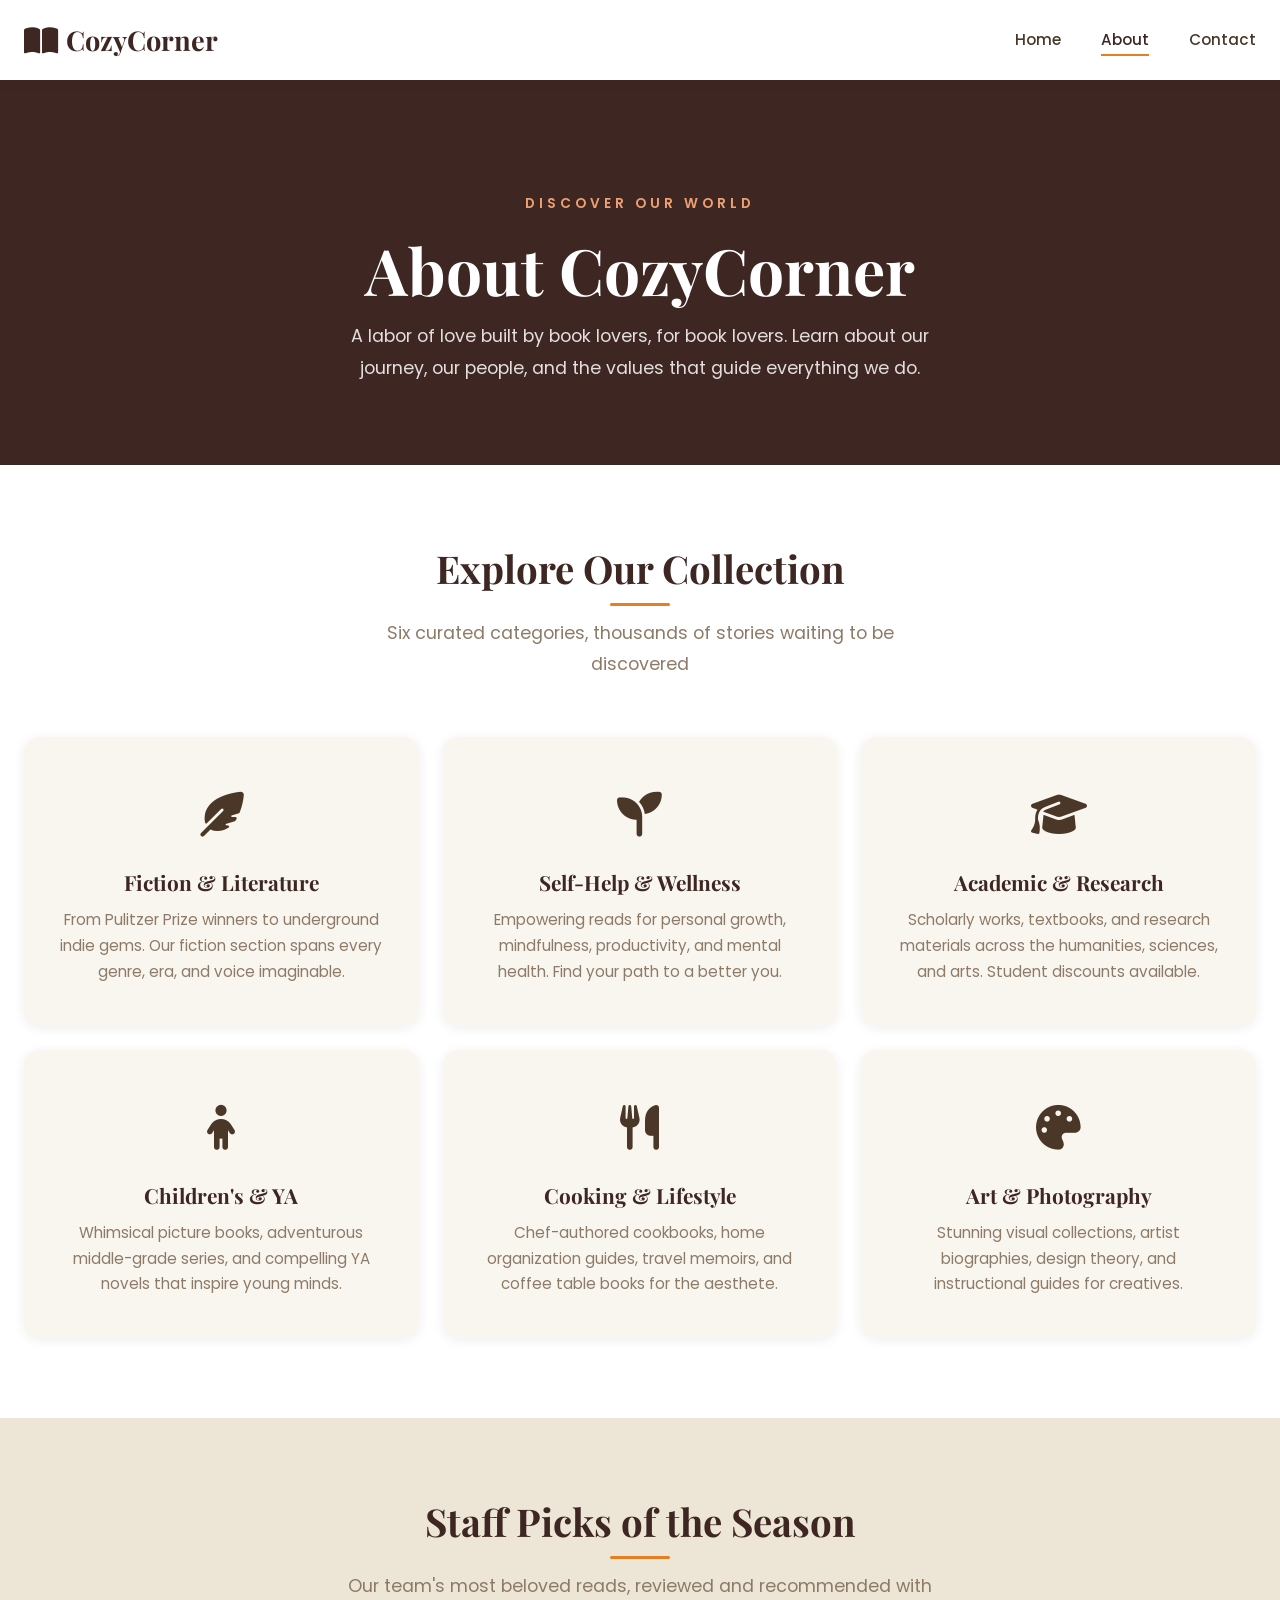
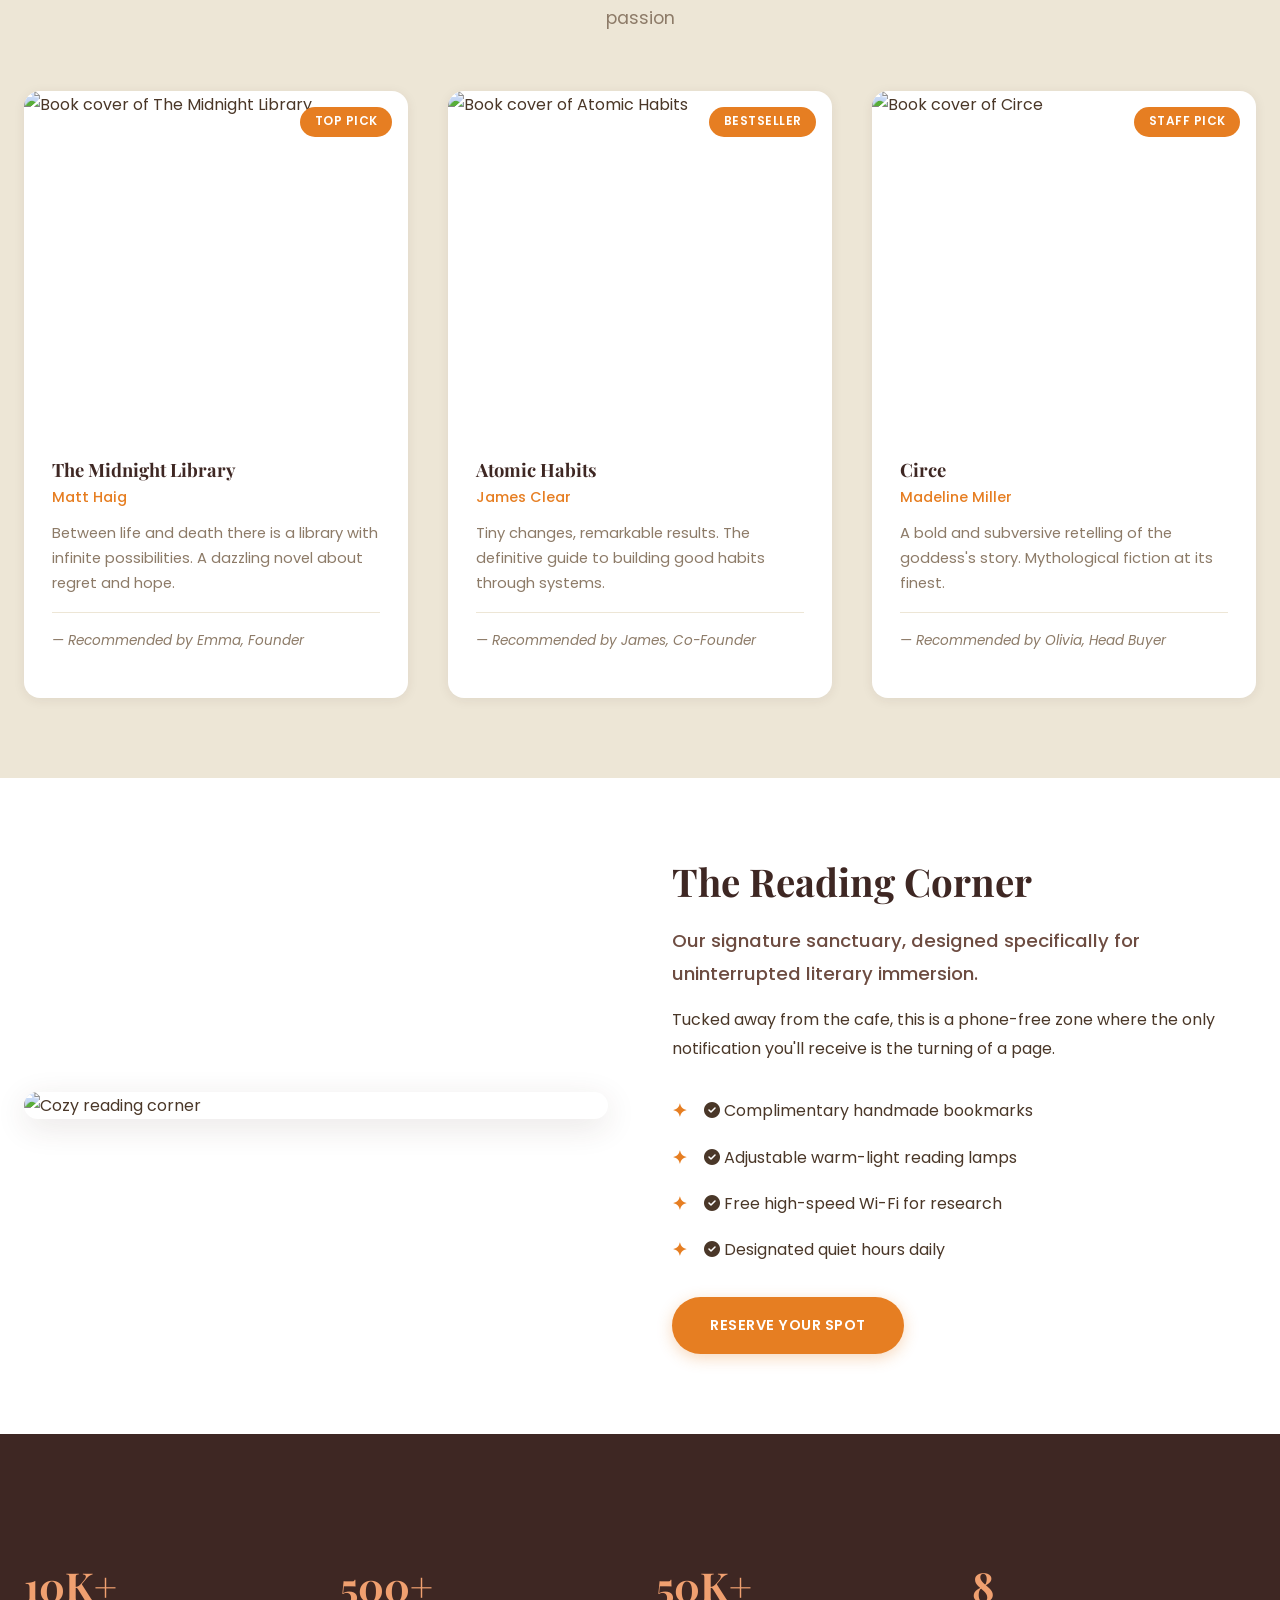
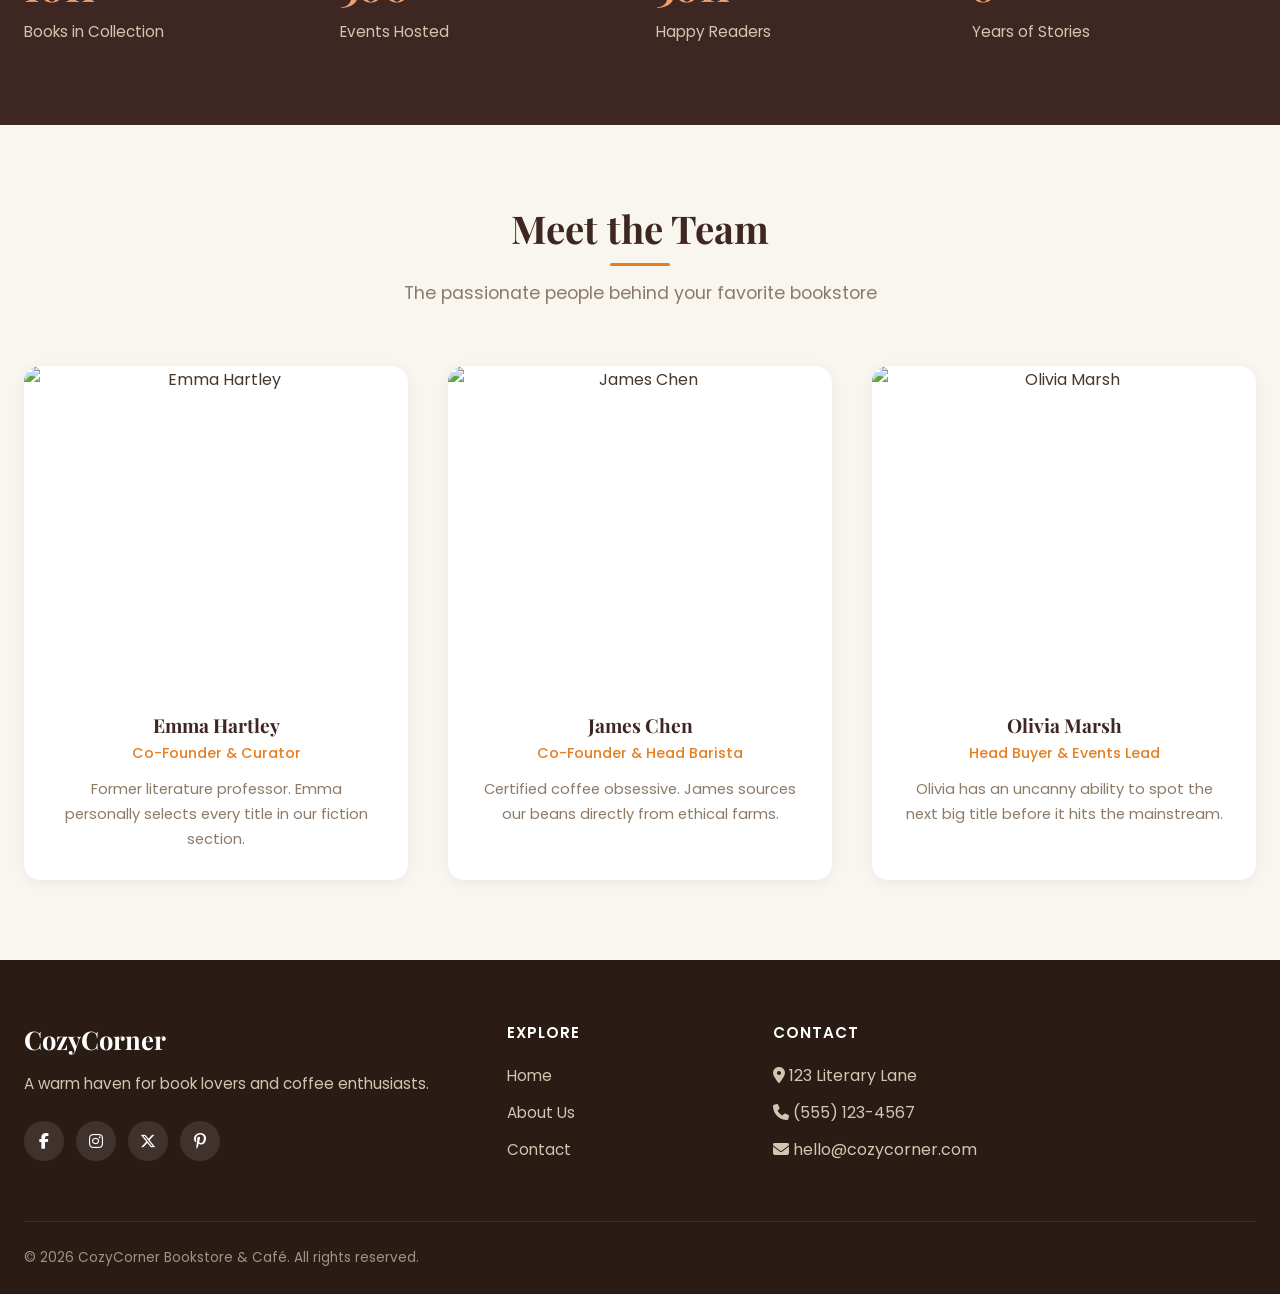
==== about.html @ 0bfb2562 "first commit" ====
<!DOCTYPE html>
<html lang="en">

<head>
    <meta charset="UTF-8">
    <meta name="viewport" content="width=device-width, initial-scale=1.0">
    <meta name="description"
        content="Learn about CozyCorner Bookstore & Café - our story, team, book categories, and reading spaces.">
    <title>About Us | CozyCorner Bookstore & Café</title>

    <link rel="preconnect" href="https://fonts.googleapis.com">
    <link rel="preconnect" href="https://fonts.gstatic.com" crossorigin>
    <link
        href="https://fonts.googleapis.com/css2?family=Playfair+Display:ital,wght@0,400;0,600;0,700;1,400&family=Poppins:wght@300;400;500;600&display=swap"
        rel="stylesheet">

    <link rel="stylesheet" href="https://cdnjs.cloudflare.com/ajax/libs/font-awesome/6.5.1/css/all.min.css">
    
    <link rel="stylesheet" href="style.css">
</head>

<body>

    <header class="header">
        <nav class="nav" aria-label="Main navigation">
            <a href="index.html" class="logo">
                <span class="logo-icon"><i class="fas fa-book-open"></i></span>
                CozyCorner
            </a>

            <ul class="nav-links">
                <li><a href="index.html">Home</a></li>
                <li><a href="about.html" class="active">About</a></li>
                <li><a href="contact.html">Contact</a></li>
            </ul>

            <button class="menu-toggle" aria-label="Toggle menu">
                <i class="fas fa-bars"></i>
            </button>
        </nav>
    </header>

    <main>
        <section class="page-header" aria-label="About CozyCorner">
            <div class="page-header-bg" role="img"
                aria-label="Warm library interior with leather chairs and stacked books"></div>
            <div class="container page-header-content">
                <p class="subtitle">Discover Our World</p>
                <h1>About CozyCorner</h1>
                <p>A labor of love built by book lovers, for book lovers. Learn about our journey, our people, and the
                    values that guide everything we do.</p>
            </div>
        </section>

        <section class="section-padding categories" aria-labelledby="categories-heading">
            <div class="container">
                <div class="section-header">
                    <h2 id="categories-heading">Explore Our Collection</h2>
                    <p>Six curated categories, thousands of stories waiting to be discovered</p>
                </div>

                <div class="categories-grid">
                    <article class="category-card">
                        <div class="category-icon" aria-hidden="true"><i class="fas fa-feather-alt"></i></div>
                        <h3>Fiction & Literature</h3>
                        <p>From Pulitzer Prize winners to underground indie gems. Our fiction section spans every genre,
                            era, and voice imaginable.</p>
                    </article>

                    <article class="category-card">
                        <div class="category-icon" aria-hidden="true"><i class="fas fa-seedling"></i></div>
                        <h3>Self-Help & Wellness</h3>
                        <p>Empowering reads for personal growth, mindfulness, productivity, and mental health. Find your
                            path to a better you.</p>
                    </article>

                    <article class="category-card">
                        <div class="category-icon" aria-hidden="true"><i class="fas fa-graduation-cap"></i></div>
                        <h3>Academic & Research</h3>
                        <p>Scholarly works, textbooks, and research materials across the humanities, sciences, and arts.
                            Student discounts available.</p>
                    </article>

                    <article class="category-card">
                        <div class="category-icon" aria-hidden="true"><i class="fas fa-child"></i></div>
                        <h3>Children's & YA</h3>
                        <p>Whimsical picture books, adventurous middle-grade series, and compelling YA novels that
                            inspire young minds.</p>
                    </article>

                    <article class="category-card">
                        <div class="category-icon" aria-hidden="true"><i class="fas fa-utensils"></i></div>
                        <h3>Cooking & Lifestyle</h3>
                        <p>Chef-authored cookbooks, home organization guides, travel memoirs, and coffee table books for
                            the aesthete.</p>
                    </article>

                    <article class="category-card">
                        <div class="category-icon" aria-hidden="true"><i class="fas fa-palette"></i></div>
                        <h3>Art & Photography</h3>
                        <p>Stunning visual collections, artist biographies, design theory, and instructional guides for
                            creatives.</p>
                    </article>
                </div>
            </div>
        </section>

        <section class="section-padding staff-picks" aria-labelledby="picks-heading">
            <div class="container">
                <div class="section-header">
                    <h2 id="picks-heading">Staff Picks of the Season</h2>
                    <p>Our team's most beloved reads, reviewed and recommended with passion</p>
                </div>

                <div class="staff-grid">
                    <article class="staff-card">
                        <div class="staff-cover">
                            <img src="https://images.unsplash.com/photo-1544947950-fa07a98d237f?w=400&q=80"
                                alt="Book cover of The Midnight Library">
                            <span class="staff-badge">Top Pick</span>
                        </div>
                        <div class="staff-info">
                            <h3>The Midnight Library</h3>
                            <span class="staff-author">Matt Haig</span>
                            <p class="staff-desc">Between life and death there is a library with infinite possibilities.
                                A dazzling novel about regret and hope.</p>
                            <p class="staff-picker">— Recommended by Emma, Founder</p>
                        </div>
                    </article>

                    <article class="staff-card">
                        <div class="staff-cover">
                            <img src="https://images.unsplash.com/photo-1512820790803-83ca734da794?w=400&q=80"
                                alt="Book cover of Atomic Habits">
                            <span class="staff-badge">Bestseller</span>
                        </div>
                        <div class="staff-info">
                            <h3>Atomic Habits</h3>
                            <span class="staff-author">James Clear</span>
                            <p class="staff-desc">Tiny changes, remarkable results. The definitive guide to building good 
                                habits through systems.</p>
                            <p class="staff-picker">— Recommended by James, Co-Founder</p>
                        </div>
                    </article>

                    <article class="staff-card">
                        <div class="staff-cover">
                            <img src="https://images.unsplash.com/photo-1543002588-bfa74002ed7e?w=400&q=80"
                                alt="Book cover of Circe">
                            <span class="staff-badge">Staff Pick</span>
                        </div>
                        <div class="staff-info">
                            <h3>Circe</h3>
                            <span class="staff-author">Madeline Miller</span>
                            <p class="staff-desc">A bold and subversive retelling of the goddess's story. Mythological 
                                fiction at its finest.</p>
                            <p class="staff-picker">— Recommended by Olivia, Head Buyer</p>
                        </div>
                    </article>
                </div>
            </div>
        </section>

        <section class="section-padding reading-corner" aria-labelledby="reading-heading">
            <div class="container reading-content">
                <div class="reading-image">
                    <img src="https://images.unsplash.com/photo-1519681393784-d120267933ba?w=800&q=80"
                        alt="Cozy reading corner">
                </div>

                <div class="reading-text">
                    <h2 id="reading-heading">The Reading Corner</h2>
                    <p class="lead">Our signature sanctuary, designed specifically for uninterrupted literary immersion.</p>
                    <p>Tucked away from the cafe, this is a phone-free zone where the only notification you'll receive is the turning of a page.</p>

                    <ul class="reading-features">
                        <li><i class="fas fa-check-circle"></i> Complimentary handmade bookmarks</li>
                        <li><i class="fas fa-check-circle"></i> Adjustable warm-light reading lamps</li>
                        <li><i class="fas fa-check-circle"></i> Free high-speed Wi-Fi for research</li>
                        <li><i class="fas fa-check-circle"></i> Designated quiet hours daily</li>
                    </ul>

                    <a href="contact.html" class="btn btn-primary" style="margin-top: 1.5rem;">Reserve Your Spot</a>
                </div>
            </div>
        </section>

        <section class="section-padding our-story">
            <div class="container">
                <div class="story-stats">
                    <div class="stat-item">
                        <h3>10K+</h3>
                        <p>Books in Collection</p>
                    </div>
                    <div class="stat-item">
                        <h3>500+</h3>
                        <p>Events Hosted</p>
                    </div>
                    <div class="stat-item">
                        <h3>50K+</h3>
                        <p>Happy Readers</p>
                    </div>
                    <div class="stat-item">
                        <h3>8</h3>
                        <p>Years of Stories</p>
                    </div>
                </div>
            </div>
        </section>

        <section class="section-padding team" aria-labelledby="team-heading">
            <div class="container">
                <div class="section-header">
                    <h2 id="team-heading">Meet the Team</h2>
                    <p>The passionate people behind your favorite bookstore</p>
                </div>

                <div class="team-grid">
                    <article class="team-card">
                        <div class="team-photo">
                            <img src="https://images.unsplash.com/photo-1573496359142-b8d87734a5a2?w=400&q=80" alt="Emma Hartley">
                        </div>
                        <div class="team-info">
                            <h3>Emma Hartley</h3>
                            <span class="team-role">Co-Founder & Curator</span>
                            <p>Former literature professor. Emma personally selects every title in our fiction section.</p>
                        </div>
                    </article>

                    <article class="team-card">
                        <div class="team-photo">
                            <img src="https://images.unsplash.com/photo-1472099645785-5658abf4ff4e?w=400&q=80" alt="James Chen">
                        </div>
                        <div class="team-info">
                            <h3>James Chen</h3>
                            <span class="team-role">Co-Founder & Head Barista</span>
                            <p>Certified coffee obsessive. James sources our beans directly from ethical farms.</p>
                        </div>
                    </article>

                    <article class="team-card">
                        <div class="team-photo">
                            <img src="https://images.unsplash.com/photo-1580489944761-15a19d654956?w=400&q=80" alt="Olivia Marsh">
                        </div>
                        <div class="team-info">
                            <h3>Olivia Marsh</h3>
                            <span class="team-role">Head Buyer & Events Lead</span>
                            <p>Olivia has an uncanny ability to spot the next big title before it hits the mainstream.</p>
                        </div>
                    </article>
                </div>
            </div>
        </section>
    </main>

    <footer class="footer">
        <div class="container">
            <div class="footer-content">
                <div class="footer-brand">
                    <h3>CozyCorner</h3>
                    <p>A warm haven for book lovers and coffee enthusiasts.</p>
                    <div class="social-links">
                        <a href="#" class="social-btn" aria-label="Facebook"><i class="fab fa-facebook-f"></i></a>
                        <a href="#" class="social-btn" aria-label="Instagram"><i class="fab fa-instagram"></i></a>
                        <a href="#" class="social-btn" aria-label="Twitter"><i class="fab fa-x-twitter"></i></a>
                        <a href="#" class="social-btn" aria-label="Pinterest"><i class="fab fa-pinterest-p"></i></a>
                    </div>
                </div>

                <div class="footer-links">
                    <h4>Explore</h4>
                    <ul>
                        <li><a href="index.html">Home</a></li>
                        <li><a href="about.html">About Us</a></li>
                        <li><a href="contact.html">Contact</a></li>
                    </ul>
                </div>

                <div class="footer-links">
                    <h4>Contact</h4>
                    <ul>
                        <li><i class="fas fa-map-marker-alt"></i> 123 Literary Lane</li>
                        <li><i class="fas fa-phone"></i> (555) 123-4567</li>
                        <li><i class="fas fa-envelope"></i> hello@cozycorner.com</li>
                    </ul>
                </div>
            </div>

            <div class="footer-bottom">
                <p>&copy; 2026 CozyCorner Bookstore & Café. All rights reserved.</p>
            </div>
        </div>
    </footer>

</body>

</html>
---- style.css ----
/* ============================================
       COZYCORNER - HOME PAGE STYLES
       ============================================ */

   /* CSS Variables */
   :root {
       --cream: #F9F6F0;
       --beige: #EDE6D6;
       --sand: #D4C5B0;
       --brown-light: #A1887F;
       --brown: #6D4C41;
       --brown-dark: #3E2723;
       --orange: #E67E22;
       --orange-soft: #F0A070;
       --white: #FFFFFF;
       --text: #4A3728;
       --text-light: #8D7B68;
       --font-heading: 'Playfair Display', Georgia, serif;
       --font-body: 'Poppins', 'Segoe UI', sans-serif;
       --radius-sm: 8px;
       --radius-md: 16px;
       --radius-lg: 24px;
       --shadow-sm: 0 2px 12px rgba(62, 39, 35, 0.08);
       --shadow-md: 0 8px 32px rgba(62, 39, 35, 0.12);
       --shadow-lg: 0 16px 56px rgba(62, 39, 35, 0.16);
       --transition: all 0.4s cubic-bezier(0.4, 0, 0.2, 1);
       --max-width: 1280px;
   }

   /* Reset & Base */
   *,
   *::before,
   *::after {
       margin: 0;
       padding: 0;
       box-sizing: border-box;
   }

   html {
       scroll-behavior: smooth;
       font-size: 16px;
   }

   body {
       font-family: var(--font-body);
       color: var(--text);
       background-color: var(--cream);
       line-height: 1.7;
       overflow-x: hidden;
   }

   img {
       max-width: 100%;
       display: block;
   }

   a {
       text-decoration: none;
       color: inherit;
       transition: var(--transition);
   }

   /* Typography */
   h1,
   h2,
   h3,
   h4 {
       font-family: var(--font-heading);
       font-weight: 700;
       line-height: 1.2;
       color: var(--brown-dark);
   }

   h1 {
       font-size: clamp(2.5rem, 5vw, 4.2rem);
   }

   h2 {
       font-size: clamp(1.8rem, 3vw, 2.6rem);
   }

   h3 {
       font-size: clamp(1.2rem, 2vw, 1.5rem);
   }

   p {
       margin-bottom: 1rem;
       color: var(--text);
   }

   /* Utilities */
   .container {
       max-width: var(--max-width);
       margin: 0 auto;
       padding: 0 1.5rem;
   }

   .section-padding {
       padding: 5rem 0;
   }

   .section-header {
       text-align: center;
       margin-bottom: 3.5rem;
   }

   .section-header h2 {
       margin-bottom: 0.75rem;
       position: relative;
       display: inline-block;
   }

   .section-header h2::after {
       content: '';
       display: block;
       width: 60px;
       height: 3px;
       background: var(--orange);
       margin: 0.75rem auto 0;
       border-radius: 2px;
   }

   .section-header p {
       color: var(--text-light);
       font-size: 1.1rem;
       max-width: 600px;
       margin: 0 auto;
   }

   /* Buttons */
   .btn {
       display: inline-block;
       padding: 1rem 2.4rem;
       border-radius: 50px;
       font-family: var(--font-body);
       font-weight: 600;
       font-size: 0.9rem;
       letter-spacing: 0.5px;
       text-transform: uppercase;
       transition: var(--transition);
       cursor: pointer;
       border: none;
   }

   .btn-primary {
       background: var(--orange);
       color: var(--white);
       box-shadow: 0 4px 15px rgba(230, 126, 34, 0.3);
   }

   /* Hover Effect 1: Button lift + glow */
   .btn-primary:hover {
       background: #D35400;
       transform: translateY(-3px);
       box-shadow: 0 12px 30px rgba(230, 126, 34, 0.4);
   }

   .btn-secondary {
       background: transparent;
       color: var(--white);
       border: 2px solid var(--white);
   }

   .btn-secondary:hover {
       background: var(--white);
       color: var(--brown-dark);
       transform: translateY(-3px);
   }

   /* ============================================
       HEADER & NAVIGATION
       ============================================ */
   .header {
       background: rgba(255, 255, 255, 0.95);
       backdrop-filter: blur(10px);
       box-shadow: var(--shadow-sm);
       position: sticky;
       top: 0;
       z-index: 1000;
       width: 100%;
   }

   .nav {
       max-width: var(--max-width);
       margin: 0 auto;
       padding: 0 1.5rem;
       display: flex;
       justify-content: space-between;
       align-items: center;
       height: 80px;
   }

   .logo {
       font-family: var(--font-heading);
       font-size: 1.7rem;
       font-weight: 700;
       color: var(--brown-dark);
       display: flex;
       align-items: center;
       gap: 0.5rem;
   }

   .logo-icon {
       font-size: 1.9rem;
   }

   .nav-links {
       display: flex;
       list-style: none;
       gap: 2.5rem;
   }

   .nav-links a {
       font-weight: 500;
       font-size: 0.95rem;
       color: var(--text);
       position: relative;
       padding: 0.25rem 0;
   }

   /* Hover Effect 4: Link underline animation */
   .nav-links a::after {
       content: '';
       position: absolute;
       bottom: -2px;
       left: 0;
       width: 0;
       height: 2px;
       background: var(--orange);
       transition: var(--transition);
   }

   .nav-links a:hover::after,
   .nav-links a.active::after {
       width: 100%;
   }

   .nav-links a:hover,
   .nav-links a.active {
       color: var(--brown-dark);
   }

   .menu-toggle {
       display: none;
       background: none;
       border: none;
       font-size: 1.5rem;
       cursor: pointer;
       color: var(--brown-dark);
   }

   /* ============================================
       HERO SECTION
       ============================================ */
   .hero {
       position: relative;
       height: 100vh;
       min-height: 700px;
       display: flex;
       align-items: center;
       justify-content: center;
       text-align: center;
       overflow: hidden;
   }

   .hero-bg {
       position: absolute;
       top: 0;
       left: 0;
       width: 100%;
       height: 100%;
       background-image: url('https://images.unsplash.com/photo-1507842217343-583bb7270b66?w=1920&q=80');
       background-size: cover;
       background-position: center;
       filter: brightness(0.35);
       z-index: 1;
   }

   .hero-content {
       position: relative;
       z-index: 2;
       max-width: 850px;
       padding: 0 1.5rem;
       animation: fadeInUp 1s ease-out;
   }

   .hero-subtitle {
       font-family: var(--font-body);
       font-size: 0.85rem;
       text-transform: uppercase;
       letter-spacing: 4px;
       color: var(--orange-soft);
       margin-bottom: 1.2rem;
       font-weight: 600;
   }

   .hero h1 {
       color: var(--white);
       margin-bottom: 1.25rem;
       text-shadow: 0 2px 10px rgba(0, 0, 0, 0.3);
   }

   .hero-tagline {
       font-size: 1.3rem;
       color: rgba(255, 255, 255, 0.9);
       margin-bottom: 2.5rem;
       font-weight: 300;
       line-height: 1.6;
   }

   .hero-buttons {
       display: flex;
       gap: 1rem;
       justify-content: center;
       flex-wrap: wrap;
   }

   /* ============================================
       FEATURED HIGHLIGHTS
       ============================================ */
   .highlights {
       background: var(--white);
       padding: 5rem 0;
   }

   .highlights-grid {
       display: grid;
       grid-template-columns: repeat(auto-fit, minmax(260px, 1fr));
       gap: 2rem;
   }

   .highlight-card {
       text-align: center;
       padding: 2.5rem 1.5rem;
       border-radius: var(--radius-md);
       transition: var(--transition);
       border: 1px solid transparent;
   }

   /* Hover Effect 2: Card scale + shadow */
   .highlight-card:hover {
       transform: translateY(-8px) scale(1.02);
       box-shadow: var(--shadow-lg);
       border-color: rgba(230, 126, 34, 0.15);
       background: var(--white);
   }

   .highlight-icon {
       font-size: 3rem;
       margin-bottom: 1.25rem;
       display: inline-block;
   }

   .highlight-card h3 {
       margin-bottom: 0.75rem;
       color: var(--brown-dark);
   }

   .highlight-card p {
       color: var(--text-light);
       font-size: 0.95rem;
       margin-bottom: 0;
       line-height: 1.6;
   }

   /* ============================================
       ABOUT SECTION
       ============================================ */
   .about-section {
       background: var(--beige);
   }

   .about-content {
       display: grid;
       grid-template-columns: 1fr 1fr;
       gap: 4rem;
       align-items: center;
   }

   .about-image {
       border-radius: var(--radius-lg);
       overflow: hidden;
       box-shadow: var(--shadow-md);
   }

   .about-image img {
       width: 100%;
       height: 100%;
       object-fit: cover;
       transition: var(--transition);
   }

   /* Hover Effect 3: Image zoom */
   .about-image:hover img {
       transform: scale(1.08);
   }

   .about-text h2 {
       margin-bottom: 1.25rem;
   }

   .about-text .lead {
       font-size: 1.15rem;
       color: var(--brown);
       font-weight: 500;
       margin-bottom: 1rem;
       line-height: 1.7;
   }

   .about-text p {
       margin-bottom: 1.25rem;
       line-height: 1.8;
   }

   /* ============================================
       SERVICES SECTION
       ============================================ */
   .services {
       background: var(--cream);
   }

   .services-grid {
       display: grid;
       grid-template-columns: repeat(auto-fit, minmax(280px, 1fr));
       gap: 2rem;
   }

   .service-card {
       background: var(--white);
       padding: 2.5rem 2rem;
       border-radius: var(--radius-md);
       text-align: center;
       box-shadow: var(--shadow-sm);
       transition: var(--transition);
       border: 1px solid rgba(141, 123, 104, 0.08);
   }

   .service-card:hover {
       transform: translateY(-10px);
       box-shadow: var(--shadow-lg);
       border-color: rgba(230, 126, 34, 0.2);
   }

   .service-icon {
       font-size: 3rem;
       margin-bottom: 1.25rem;
       display: inline-block;
   }

   .service-card h3 {
       margin-bottom: 0.75rem;
       color: var(--brown-dark);
   }

   .service-card p {
       color: var(--text-light);
       font-size: 0.95rem;
       margin-bottom: 0;
       line-height: 1.7;
   }

   /* ============================================
       WHY CHOOSE US
       ============================================ */
   .why-us {
       background: var(--brown-dark);
       color: var(--sand);
       padding: 5rem 0;
   }

   .why-us .section-header h2 {
       color: var(--white);
   }

   .why-us .section-header h2::after {
       background: var(--orange-soft);
   }

   .why-us .section-header p {
       color: var(--sand);
   }

   .why-grid {
       display: grid;
       grid-template-columns: repeat(auto-fit, minmax(250px, 1fr));
       gap: 2.5rem;
   }

   .why-item {
       text-align: center;
       padding: 1rem;
   }

   .why-icon {
       font-size: 2.5rem;
       margin-bottom: 1rem;
       display: inline-block;
   }

   .why-item h3 {
       color: var(--white);
       margin-bottom: 0.75rem;
       font-size: 1.2rem;
   }

   .why-item p {
       color: var(--sand);
       font-size: 0.95rem;
       margin-bottom: 0;
       line-height: 1.7;
   }

   /* ============================================
       TESTIMONIALS
       ============================================ */
   .testimonials {
       background: var(--beige);
   }

   .testimonials-grid {
       display: grid;
       grid-template-columns: repeat(auto-fit, minmax(320px, 1fr));
       gap: 2rem;
   }

   .testimonial-card {
       background: var(--white);
       padding: 2.5rem;
       border-radius: var(--radius-md);
       box-shadow: var(--shadow-sm);
       transition: var(--transition);
       position: relative;
   }

   .testimonial-card:hover {
       transform: translateY(-6px);
       box-shadow: var(--shadow-md);
   }

   .testimonial-card::before {
       content: '"';
       font-family: var(--font-heading);
       font-size: 5rem;
       color: var(--orange);
       opacity: 0.2;
       position: absolute;
       top: 10px;
       left: 20px;
       line-height: 1;
   }

   .testimonial-text {
       font-style: italic;
       color: var(--text);
       margin-bottom: 1.5rem;
       line-height: 1.8;
       position: relative;
       z-index: 1;
   }

   .testimonial-author {
       display: flex;
       align-items: center;
       gap: 1rem;
   }

   .testimonial-author img {
       width: 56px;
       height: 56px;
       border-radius: 50%;
       object-fit: cover;
       border: 3px solid var(--beige);
   }

   .author-info h4 {
       font-family: var(--font-body);
       font-size: 1rem;
       margin-bottom: 0.25rem;
       color: var(--brown-dark);
   }

   .author-info span {
       font-size: 0.85rem;
       color: var(--text-light);
   }

   /* ============================================
       FEATURED BOOKS
       ============================================ */
   .featured-books {
       background: var(--white);
   }

   .books-grid {
       display: grid;
       grid-template-columns: repeat(auto-fit, minmax(220px, 1fr));
       gap: 2.5rem;
   }

   .book-card {
       background: var(--cream);
       border-radius: var(--radius-md);
       overflow: hidden;
       box-shadow: var(--shadow-sm);
       transition: var(--transition);
   }

   .book-card:hover {
       transform: translateY(-8px);
       box-shadow: var(--shadow-lg);
   }

   .book-cover {
       width: 100%;
       height: 300px;
       overflow: hidden;
       position: relative;
   }

   .book-cover img {
       width: 100%;
       height: 100%;
       object-fit: cover;
       transition: var(--transition);
   }

   .book-card:hover .book-cover img {
       transform: scale(1.1);
   }

   .book-info {
       padding: 1.5rem;
   }

   .book-info h3 {
       font-size: 1.1rem;
       margin-bottom: 0.25rem;
       color: var(--brown-dark);
   }

   .book-author {
       color: var(--orange);
       font-size: 0.9rem;
       font-weight: 500;
       margin-bottom: 0.5rem;
   }

   .book-price {
       font-family: var(--font-heading);
       font-size: 1.1rem;
       color: var(--brown-dark);
       font-weight: 700;
   }

   /* ============================================
       CTA BANNER
       ============================================ */
   .cta-banner {
       background: var(--orange);
       padding: 4rem 0;
       text-align: center;
       position: relative;
       overflow: hidden;
   }

   .cta-banner::before {
       content: '';
       position: absolute;
       top: -50%;
       left: -50%;
       width: 200%;
       height: 200%;
       background: radial-gradient(circle, rgba(255, 255, 255, 0.15) 0%, transparent 60%);
       pointer-events: none;
   }

   .cta-banner h2 {
       color: var(--white);
       margin-bottom: 1rem;
       position: relative;
   }

   .cta-banner p {
       color: rgba(255, 255, 255, 0.95);
       font-size: 1.1rem;
       max-width: 600px;
       margin: 0 auto 1.5rem;
       position: relative;
   }

   .cta-banner .btn {
       background: var(--white);
       color: var(--orange);
       position: relative;
   }

   .cta-banner .btn:hover {
       background: var(--brown-dark);
       color: var(--white);
   }

   /* ============================================
       NEWSLETTER
       ============================================ */
   .newsletter {
       background: var(--brown-dark);
       padding: 4rem 0;
       text-align: center;
   }

   .newsletter h2 {
       color: var(--white);
       margin-bottom: 0.75rem;
   }

   .newsletter>.container>p {
       color: var(--sand);
       margin-bottom: 2rem;
   }

   .newsletter-form {
       display: flex;
       gap: 1rem;
       justify-content: center;
       max-width: 600px;
       margin: 0 auto;
       flex-wrap: wrap;
   }

   .newsletter-form input {
       flex: 1;
       min-width: 260px;
       padding: 1rem 1.5rem;
       border: 2px solid rgba(255, 255, 255, 0.2);
       border-radius: 50px;
       background: rgba(255, 255, 255, 0.05);
       color: var(--white);
       font-family: var(--font-body);
       font-size: 1rem;
       transition: var(--transition);
   }

   .newsletter-form input::placeholder {
       color: var(--sand);
   }

   .newsletter-form input:focus {
       outline: none;
       border-color: var(--orange);
       background: rgba(255, 255, 255, 0.1);
   }

   .newsletter-form .btn {
       padding: 1rem 2rem;
   }

   /* ============================================
       FOOTER
       ============================================ */
   .footer {
       background: #2A1B15;
       color: var(--sand);
       padding: 4rem 0 1.5rem;
   }

   .footer-content {
       display: grid;
       grid-template-columns: 2fr 1fr 1fr 1fr;
       gap: 3rem;
       margin-bottom: 3rem;
   }

   .footer-brand h3 {
       color: var(--white);
       font-size: 1.6rem;
       margin-bottom: 1rem;
       font-family: var(--font-heading);
   }

   .footer-brand p {
       color: var(--sand);
       font-size: 0.95rem;
       line-height: 1.7;
       margin-bottom: 1.5rem;
   }

   .footer-links h4 {
       color: var(--white);
       font-size: 0.95rem;
       margin-bottom: 1.25rem;
       font-family: var(--font-body);
       font-weight: 600;
       text-transform: uppercase;
       letter-spacing: 1px;
   }

   .footer-links ul {
       list-style: none;
   }

   .footer-links li {
       margin-bottom: 0.6rem;
   }

   .footer-links a {
       color: var(--sand);
       font-size: 0.95rem;
       transition: var(--transition);
   }

   .footer-links a:hover {
       color: var(--orange-soft);
       padding-left: 4px;
   }

   /* Hover Effect 5: Social icon hover */
   .social-links {
       display: flex;
       gap: 0.75rem;
       margin-top: 1rem;
   }

   .social-btn {
       width: 40px;
       height: 40px;
       border-radius: 50%;
       display: flex;
       align-items: center;
       justify-content: center;
       background: rgba(255, 255, 255, 0.1);
       color: var(--white);
       font-size: 1rem;
       transition: var(--transition);
   }

   .social-btn:hover {
       background: var(--orange);
       transform: translateY(-3px) scale(1.1);
   }

   .footer-bottom {
       border-top: 1px solid rgba(255, 255, 255, 0.08);
       padding-top: 1.5rem;
       display: flex;
       justify-content: space-between;
       align-items: center;
       flex-wrap: wrap;
       gap: 1rem;
   }

   .footer-bottom p {
       font-size: 0.85rem;
       color: var(--sand);
       margin-bottom: 0;
       opacity: 0.7;
   }

   /* ============================================
       ANIMATIONS
       ============================================ */
   @keyframes fadeInUp {
       from {
           opacity: 0;
           transform: translateY(30px);
       }

       to {
           opacity: 1;
           transform: translateY(0);
       }
   }

   /* ============================================
       RESPONSIVE DESIGN
       ============================================ */
   @media (max-width: 992px) {
       .about-content {
           grid-template-columns: 1fr;
           gap: 2.5rem;
       }

       .about-image {
           order: -1;
       }

       .footer-content {
           grid-template-columns: 1fr 1fr;
       }
   }

   @media (max-width: 768px) {
       .nav-links {
           display: none;
       }

       .menu-toggle {
           display: block;
       }

       .section-padding {
           padding: 3.5rem 0;
       }

       .hero {
           min-height: 600px;
           height: auto;
           padding: 6rem 0;
       }

       .hero-tagline {
           font-size: 1.1rem;
       }

       .highlights-grid,
       .services-grid,
       .testimonials-grid,
       .books-grid {
           grid-template-columns: 1fr;
           max-width: 400px;
           margin: 0 auto;
       }

       .why-grid {
           grid-template-columns: 1fr;
       }

       .newsletter-form {
           flex-direction: column;
           align-items: center;
       }

       .newsletter-form input {
           width: 100%;
       }

       .footer-content {
           grid-template-columns: 1fr;
           text-align: center;
           gap: 2rem;
       }

       .social-links {
           justify-content: center;
       }

       .footer-bottom {
           flex-direction: column;
           text-align: center;
       }
   }

   @media (max-width: 480px) {
       .container {
           padding: 0 1rem;
       }

       .btn {
           padding: 0.85rem 1.8rem;
           font-size: 0.8rem;
       }

       .testimonial-card {
           padding: 1.75rem;
       }
   }



   /* ============================================
       COZYCORNER - ABOUT PAGE STYLES
       ============================================ */

   :root {
       --cream: #F9F6F0;
       --beige: #EDE6D6;
       --sand: #D4C5B0;
       --brown-light: #A1887F;
       --brown: #6D4C41;
       --brown-dark: #3E2723;
       --orange: #E67E22;
       --orange-soft: #F0A070;
       --white: #FFFFFF;
       --text: #4A3728;
       --text-light: #8D7B68;
       --font-heading: 'Playfair Display', Georgia, serif;
       --font-body: 'Poppins', 'Segoe UI', sans-serif;
       --radius-sm: 8px;
       --radius-md: 16px;
       --radius-lg: 24px;
       --shadow-sm: 0 2px 12px rgba(62, 39, 35, 0.08);
       --shadow-md: 0 8px 32px rgba(62, 39, 35, 0.12);
       --shadow-lg: 0 16px 56px rgba(62, 39, 35, 0.16);
       --transition: all 0.4s cubic-bezier(0.4, 0, 0.2, 1);
       --max-width: 1280px;
   }

   *,
   *::before,
   *::after {
       margin: 0;
       padding: 0;
       box-sizing: border-box;
   }

   html {
       scroll-behavior: smooth;
       font-size: 16px;
   }

   body {
       font-family: var(--font-body);
       color: var(--text);
       background-color: var(--cream);
       line-height: 1.7;
       overflow-x: hidden;
   }

   img {
       max-width: 100%;
       display: block;
   }

   a {
       text-decoration: none;
       color: inherit;
       transition: var(--transition);
   }

   h1,
   h2,
   h3,
   h4 {
       font-family: var(--font-heading);
       font-weight: 700;
       line-height: 1.2;
       color: var(--brown-dark);
   }

   h1 {
       font-size: clamp(2.5rem, 5vw, 4rem);
   }

   h2 {
       font-size: clamp(1.8rem, 3vw, 2.6rem);
   }

   h3 {
       font-size: clamp(1.2rem, 2vw, 1.5rem);
   }

   p {
       margin-bottom: 1rem;
       color: var(--text);
       line-height: 1.8;
   }

   .container {
       max-width: var(--max-width);
       margin: 0 auto;
       padding: 0 1.5rem;
   }

   .section-padding {
       padding: 5rem 0;
   }

   .section-header {
       text-align: center;
       margin-bottom: 3.5rem;
   }

   .section-header h2 {
       margin-bottom: 0.75rem;
       position: relative;
       display: inline-block;
   }

   .section-header h2::after {
       content: '';
       display: block;
       width: 60px;
       height: 3px;
       background: var(--orange);
       margin: 0.75rem auto 0;
       border-radius: 2px;
   }

   .section-header p {
       color: var(--text-light);
       font-size: 1.1rem;
       max-width: 600px;
       margin: 0 auto;
   }

   .btn {
       display: inline-block;
       padding: 1rem 2.4rem;
       border-radius: 50px;
       font-family: var(--font-body);
       font-weight: 600;
       font-size: 0.9rem;
       letter-spacing: 0.5px;
       text-transform: uppercase;
       transition: var(--transition);
       cursor: pointer;
       border: none;
   }

   .btn-primary {
       background: var(--orange);
       color: var(--white);
       box-shadow: 0 4px 15px rgba(230, 126, 34, 0.3);
   }

   .btn-primary:hover {
       background: #D35400;
       transform: translateY(-3px);
       box-shadow: 0 12px 30px rgba(230, 126, 34, 0.4);
   }

   /* ============================================
       HEADER & NAVIGATION
       ============================================ */
   .header {
       background: rgba(255, 255, 255, 0.95);
       backdrop-filter: blur(10px);
       box-shadow: var(--shadow-sm);
       position: sticky;
       top: 0;
       z-index: 1000;
       width: 100%;
   }

   .nav {
       max-width: var(--max-width);
       margin: 0 auto;
       padding: 0 1.5rem;
       display: flex;
       justify-content: space-between;
       align-items: center;
       height: 80px;
   }

   .logo {
       font-family: var(--font-heading);
       font-size: 1.7rem;
       font-weight: 700;
       color: var(--brown-dark);
       display: flex;
       align-items: center;
       gap: 0.5rem;
   }

   .logo-icon {
       font-size: 1.9rem;
   }

   .nav-links {
       display: flex;
       list-style: none;
       gap: 2.5rem;
   }

   .nav-links a {
       font-weight: 500;
       font-size: 0.95rem;
       color: var(--text);
       position: relative;
       padding: 0.25rem 0;
   }

   .nav-links a::after {
       content: '';
       position: absolute;
       bottom: -2px;
       left: 0;
       width: 0;
       height: 2px;
       background: var(--orange);
       transition: var(--transition);
   }

   .nav-links a:hover::after,
   .nav-links a.active::after {
       width: 100%;
   }

   .nav-links a:hover,
   .nav-links a.active {
       color: var(--brown-dark);
   }

   .menu-toggle {
       display: none;
       background: none;
       border: none;
       font-size: 1.5rem;
       cursor: pointer;
       color: var(--brown-dark);
   }

   /* ============================================
       PAGE HEADER BANNER
       ============================================ */
   .page-header {
       position: relative;
       padding: 7rem 0 5rem;
       text-align: center;
       overflow: hidden;
       background: var(--brown-dark);
   }

   .page-header-bg {
       position: absolute;
       top: 0;
       left: 0;
       width: 100%;
       height: 100%;
       background-image: url('https://images.unsplash.com/photo-1521587760476-6c12a4b040da?w=1920&q=80');
       background-size: cover;
       background-position: center;
       opacity: 0.25;
   }

   .page-header-content {
       position: relative;
       z-index: 2;
   }

   .page-header .subtitle {
       font-family: var(--font-body);
       font-size: 0.85rem;
       text-transform: uppercase;
       letter-spacing: 4px;
       color: var(--orange-soft);
       margin-bottom: 1rem;
       font-weight: 600;
   }

   .page-header h1 {
       color: var(--white);
       margin-bottom: 0.75rem;
   }

   .page-header p {
       color: rgba(255, 255, 255, 0.85);
       font-size: 1.1rem;
       max-width: 600px;
       margin: 0 auto;
   }

   /* ============================================
       BOOK CATEGORIES
       ============================================ */
   .categories {
       background: var(--white);
   }

   .categories-grid {
       display: grid;
       grid-template-columns: repeat(auto-fit, minmax(300px, 1fr));
       gap: 1.5rem;
   }

   .category-card {
       background: var(--cream);
       padding: 2.5rem 2rem;
       border-radius: var(--radius-md);
       text-align: center;
       box-shadow: var(--shadow-sm);
       transition: var(--transition);
       position: relative;
       overflow: hidden;
       border: 1px solid transparent;
   }

   .category-card::before {
       content: '';
       position: absolute;
       top: 0;
       left: 0;
       width: 100%;
       height: 4px;
       background: var(--orange);
       transform: scaleX(0);
       transition: var(--transition);
   }

   .category-card:hover::before {
       transform: scaleX(1);
   }

   .category-card:hover {
       transform: translateY(-6px);
       box-shadow: var(--shadow-md);
       border-color: rgba(230, 126, 34, 0.15);
   }

   .category-icon {
       font-size: 2.8rem;
       margin-bottom: 1rem;
       display: inline-block;
   }

   .category-card h3 {
       margin-bottom: 0.75rem;
       font-size: 1.3rem;
   }

   .category-card p {
       font-size: 0.95rem;
       color: var(--text-light);
       margin-bottom: 0;
       line-height: 1.7;
   }

   /* ============================================
       STAFF PICKS
       ============================================ */
   .staff-picks {
       background: var(--beige);
   }

   .staff-grid {
       display: grid;
       grid-template-columns: repeat(auto-fit, minmax(260px, 1fr));
       gap: 2.5rem;
   }

   .staff-card {
       background: var(--white);
       border-radius: var(--radius-md);
       overflow: hidden;
       box-shadow: var(--shadow-sm);
       transition: var(--transition);
   }

   .staff-card:hover {
       transform: translateY(-10px);
       box-shadow: var(--shadow-lg);
   }

   .staff-cover {
       width: 100%;
       height: 340px;
       overflow: hidden;
       position: relative;
   }

   .staff-cover img {
       width: 100%;
       height: 100%;
       object-fit: cover;
       transition: var(--transition);
   }

   .staff-card:hover .staff-cover img {
       transform: scale(1.08);
   }

   .staff-badge {
       position: absolute;
       top: 1rem;
       right: 1rem;
       background: var(--orange);
       color: var(--white);
       padding: 0.3rem 0.9rem;
       border-radius: 20px;
       font-size: 0.75rem;
       font-weight: 600;
       text-transform: uppercase;
       letter-spacing: 0.5px;
   }

   .staff-info {
       padding: 1.75rem;
   }

   .staff-info h3 {
       font-size: 1.15rem;
       margin-bottom: 0.25rem;
   }

   .staff-author {
       color: var(--orange);
       font-size: 0.9rem;
       font-weight: 500;
       margin-bottom: 0.75rem;
       display: block;
   }

   .staff-desc {
       font-size: 0.92rem;
       color: var(--text-light);
       margin-bottom: 0;
       line-height: 1.7;
   }

   .staff-picker {
       margin-top: 1rem;
       padding-top: 1rem;
       border-top: 1px solid var(--beige);
       font-size: 0.85rem;
       color: var(--text-light);
       font-style: italic;
   }

   /* ============================================
       READING CORNER
       ============================================ */
   .reading-corner {
       background: var(--white);
   }

   .reading-content {
       display: grid;
       grid-template-columns: 1fr 1fr;
       gap: 4rem;
       align-items: center;
   }

   .reading-image {
       border-radius: var(--radius-lg);
       overflow: hidden;
       box-shadow: var(--shadow-md);
   }

   .reading-image img {
       width: 100%;
       height: 100%;
       object-fit: cover;
       transition: var(--transition);
   }

   .reading-image:hover img {
       transform: scale(1.05);
   }

   .reading-text h2 {
       margin-bottom: 1.25rem;
   }

   .reading-text .lead {
       font-size: 1.15rem;
       color: var(--brown);
       font-weight: 500;
       margin-bottom: 1rem;
   }

   .reading-features {
       list-style: none;
       margin-top: 1.5rem;
   }

   .reading-features li {
       padding: 0.6rem 0;
       padding-left: 2rem;
       position: relative;
       color: var(--text);
       line-height: 1.7;
   }

   .reading-features li::before {
       content: '✦';
       position: absolute;
       left: 0;
       color: var(--orange);
       font-weight: bold;
       font-size: 1.1rem;
   }

   /* ============================================
       OUR STORY
       ============================================ */
   .our-story {
       background: var(--brown-dark);
       color: var(--sand);
   }

   .our-story .section-header h2 {
       color: var(--white);
   }

   .our-story .section-header h2::after {
       background: var(--orange-soft);
   }

   .our-story .section-header p {
       color: var(--sand);
   }

   .story-content {
       max-width: 900px;
       margin: 0 auto;
       text-align: center;
   }

   .story-content p {
       color: rgba(255, 255, 255, 0.85);
       font-size: 1.1rem;
       line-height: 2;
       margin-bottom: 1.5rem;
   }

   .story-stats {
       display: grid;
       grid-template-columns: repeat(auto-fit, minmax(200px, 1fr));
       gap: 2rem;
       margin-top: 3rem;
   }

   .stat-item h3 {
       font-size: 2.5rem;
       color: var(--orange-soft);
       margin-bottom: 0.5rem;
   }

   .stat-item p {
       color: var(--sand);
       margin-bottom: 0;
       font-size: 0.95rem;
   }

   /* ============================================
       TEAM SECTION
       ============================================ */
   .team {
       background: var(--cream);
   }

   .team-grid {
       display: grid;
       grid-template-columns: repeat(auto-fit, minmax(300px, 1fr));
       gap: 2.5rem;
   }

   .team-card {
       background: var(--white);
       border-radius: var(--radius-md);
       overflow: hidden;
       box-shadow: var(--shadow-sm);
       transition: var(--transition);
       text-align: center;
   }

   .team-card:hover {
       transform: translateY(-8px);
       box-shadow: var(--shadow-lg);
   }

   .team-photo {
       width: 100%;
       height: 320px;
       overflow: hidden;
   }

   .team-photo img {
       width: 100%;
       height: 100%;
       object-fit: cover;
       transition: var(--transition);
   }

   .team-card:hover .team-photo img {
       transform: scale(1.05);
   }

   .team-info {
       padding: 1.75rem;
   }

   .team-info h3 {
       font-size: 1.2rem;
       margin-bottom: 0.25rem;
   }

   .team-role {
       color: var(--orange);
       font-size: 0.9rem;
       font-weight: 500;
       margin-bottom: 0.75rem;
       display: block;
   }

   .team-info p {
       font-size: 0.92rem;
       color: var(--text-light);
       margin-bottom: 0;
       line-height: 1.7;
   }

   /* ============================================
       FOOTER
       ============================================ */
   .footer {
       background: #2A1B15;
       color: var(--sand);
       padding: 4rem 0 1.5rem;
   }

   .footer-content {
       display: grid;
       grid-template-columns: 2fr 1fr 1fr 1fr;
       gap: 3rem;
       margin-bottom: 3rem;
   }

   .footer-brand h3 {
       color: var(--white);
       font-size: 1.6rem;
       margin-bottom: 1rem;
       font-family: var(--font-heading);
   }

   .footer-brand p {
       color: var(--sand);
       font-size: 0.95rem;
       line-height: 1.7;
       margin-bottom: 1.5rem;
   }

   .footer-links h4 {
       color: var(--white);
       font-size: 0.95rem;
       margin-bottom: 1.25rem;
       font-family: var(--font-body);
       font-weight: 600;
       text-transform: uppercase;
       letter-spacing: 1px;
   }

   .footer-links ul {
       list-style: none;
   }

   .footer-links li {
       margin-bottom: 0.6rem;
   }

   .footer-links a {
       color: var(--sand);
       font-size: 0.95rem;
       transition: var(--transition);
   }

   .footer-links a:hover {
       color: var(--orange-soft);
       padding-left: 4px;
   }

   .social-links {
       display: flex;
       gap: 0.75rem;
       margin-top: 1rem;
   }

   .social-btn {
       width: 40px;
       height: 40px;
       border-radius: 50%;
       display: flex;
       align-items: center;
       justify-content: center;
       background: rgba(255, 255, 255, 0.1);
       color: var(--white);
       font-size: 1rem;
       transition: var(--transition);
   }

   .social-btn:hover {
       background: var(--orange);
       transform: translateY(-3px) scale(1.1);
   }

   .footer-bottom {
       border-top: 1px solid rgba(255, 255, 255, 0.08);
       padding-top: 1.5rem;
       display: flex;
       justify-content: space-between;
       align-items: center;
       flex-wrap: wrap;
       gap: 1rem;
   }

   .footer-bottom p {
       font-size: 0.85rem;
       color: var(--sand);
       margin-bottom: 0;
       opacity: 0.7;
   }

   /* ============================================
       RESPONSIVE
       ============================================ */
   @media (max-width: 992px) {
       .reading-content {
           grid-template-columns: 1fr;
           gap: 2.5rem;
       }

       .reading-image {
           order: -1;
       }

       .footer-content {
           grid-template-columns: 1fr 1fr;
       }
   }

   @media (max-width: 768px) {
       .nav-links {
           display: none;
       }

       .menu-toggle {
           display: block;
       }

       .section-padding {
           padding: 3.5rem 0;
       }

       .page-header {
           padding: 5rem 0 3.5rem;
       }

       .categories-grid,
       .staff-grid,
       .team-grid {
           grid-template-columns: 1fr;
           max-width: 400px;
           margin: 0 auto;
       }

       .story-stats {
           grid-template-columns: 1fr;
       }

       .footer-content {
           grid-template-columns: 1fr;
           text-align: center;
           gap: 2rem;
       }

       .social-links {
           justify-content: center;
       }

       .footer-bottom {
           flex-direction: column;
           text-align: center;
       }
   }

   @media (max-width: 480px) {
       .container {
           padding: 0 1rem;
       }

       .btn {
           padding: 0.85rem 1.8rem;
           font-size: 0.8rem;
       }

       .staff-info,
       .team-info {
           padding: 1.25rem;
       }
   }



   /* ============================================
       COZYCORNER - CONTACT PAGE STYLES
       ============================================ */

   :root {
       --cream: #F9F6F0;
       --beige: #EDE6D6;
       --sand: #D4C5B0;
       --brown-light: #A1887F;
       --brown: #6D4C41;
       --brown-dark: #3E2723;
       --orange: #E67E22;
       --orange-soft: #F0A070;
       --white: #FFFFFF;
       --text: #4A3728;
       --text-light: #8D7B68;
       --font-heading: 'Playfair Display', Georgia, serif;
       --font-body: 'Poppins', 'Segoe UI', sans-serif;
       --radius-sm: 8px;
       --radius-md: 16px;
       --radius-lg: 24px;
       --shadow-sm: 0 2px 12px rgba(62, 39, 35, 0.08);
       --shadow-md: 0 8px 32px rgba(62, 39, 35, 0.12);
       --shadow-lg: 0 16px 56px rgba(62, 39, 35, 0.16);
       --transition: all 0.4s cubic-bezier(0.4, 0, 0.2, 1);
       --max-width: 1280px;
   }

   *,
   *::before,
   *::after {
       margin: 0;
       padding: 0;
       box-sizing: border-box;
   }

   html {
       scroll-behavior: smooth;
       font-size: 16px;
   }

   body {
       font-family: var(--font-body);
       color: var(--text);
       background-color: var(--cream);
       line-height: 1.7;
       overflow-x: hidden;
   }

   img {
       max-width: 100%;
       display: block;
   }

   a {
       text-decoration: none;
       color: inherit;
       transition: var(--transition);
   }

   h1,
   h2,
   h3,
   h4 {
       font-family: var(--font-heading);
       font-weight: 700;
       line-height: 1.2;
       color: var(--brown-dark);
   }

   h1 {
       font-size: clamp(2.5rem, 5vw, 4rem);
   }

   h2 {
       font-size: clamp(1.8rem, 3vw, 2.6rem);
   }

   h3 {
       font-size: clamp(1.2rem, 2vw, 1.5rem);
   }

   p {
       margin-bottom: 1rem;
       color: var(--text);
       line-height: 1.8;
   }

   .container {
       max-width: var(--max-width);
       margin: 0 auto;
       padding: 0 1.5rem;
   }

   .section-padding {
       padding: 5rem 0;
   }

   .section-header {
       text-align: center;
       margin-bottom: 3.5rem;
   }

   .section-header h2 {
       margin-bottom: 0.75rem;
       position: relative;
       display: inline-block;
   }

   .section-header h2::after {
       content: '';
       display: block;
       width: 60px;
       height: 3px;
       background: var(--orange);
       margin: 0.75rem auto 0;
       border-radius: 2px;
   }

   .section-header p {
       color: var(--text-light);
       font-size: 1.1rem;
       max-width: 600px;
       margin: 0 auto;
   }

   .btn {
       display: inline-block;
       padding: 1rem 2.4rem;
       border-radius: 50px;
       font-family: var(--font-body);
       font-weight: 600;
       font-size: 0.9rem;
       letter-spacing: 0.5px;
       text-transform: uppercase;
       transition: var(--transition);
       cursor: pointer;
       border: none;
   }

   .btn-primary {
       background: var(--orange);
       color: var(--white);
       box-shadow: 0 4px 15px rgba(230, 126, 34, 0.3);
   }

   .btn-primary:hover {
       background: #D35400;
       transform: translateY(-3px);
       box-shadow: 0 12px 30px rgba(230, 126, 34, 0.4);
   }

   /* ============================================
       HEADER & NAVIGATION
       ============================================ */
   .header {
       background: rgba(255, 255, 255, 0.95);
       backdrop-filter: blur(10px);
       box-shadow: var(--shadow-sm);
       position: sticky;
       top: 0;
       z-index: 1000;
       width: 100%;
   }

   .nav {
       max-width: var(--max-width);
       margin: 0 auto;
       padding: 0 1.5rem;
       display: flex;
       justify-content: space-between;
       align-items: center;
       height: 80px;
   }

   .logo {
       font-family: var(--font-heading);
       font-size: 1.7rem;
       font-weight: 700;
       color: var(--brown-dark);
       display: flex;
       align-items: center;
       gap: 0.5rem;
   }

   .logo-icon {
       font-size: 1.9rem;
   }

   .nav-links {
       display: flex;
       list-style: none;
       gap: 2.5rem;
   }

   .nav-links a {
       font-weight: 500;
       font-size: 0.95rem;
       color: var(--text);
       position: relative;
       padding: 0.25rem 0;
   }

   .nav-links a::after {
       content: '';
       position: absolute;
       bottom: -2px;
       left: 0;
       width: 0;
       height: 2px;
       background: var(--orange);
       transition: var(--transition);
   }

   .nav-links a:hover::after,
   .nav-links a.active::after {
       width: 100%;
   }

   .nav-links a:hover,
   .nav-links a.active {
       color: var(--brown-dark);
   }

   .menu-toggle {
       display: none;
       background: none;
       border: none;
       font-size: 1.5rem;
       cursor: pointer;
       color: var(--brown-dark);
   }

   /* ============================================
       PAGE HEADER BANNER
       ============================================ */
   .page-header {
       position: relative;
       padding: 7rem 0 5rem;
       text-align: center;
       overflow: hidden;
       background: var(--brown-dark);
   }

   .page-header-bg {
       position: absolute;
       top: 0;
       left: 0;
       width: 100%;
       height: 100%;
       background-image: url('https://images.unsplash.com/photo-1507842217343-583bb7270b66?w=1920&q=80');
       background-size: cover;
       background-position: center;
       opacity: 0.25;
   }

   .page-header-content {
       position: relative;
       z-index: 2;
   }

   .page-header .subtitle {
       font-family: var(--font-body);
       font-size: 0.85rem;
       text-transform: uppercase;
       letter-spacing: 4px;
       color: var(--orange-soft);
       margin-bottom: 1rem;
       font-weight: 600;
   }

   .page-header h1 {
       color: var(--white);
       margin-bottom: 0.75rem;
   }

   .page-header p {
       color: rgba(255, 255, 255, 0.85);
       font-size: 1.1rem;
       max-width: 600px;
       margin: 0 auto;
   }

   /* ============================================
       CONTACT INFO GRID
       ============================================ */
   .contact-info {
       background: var(--white);
   }

   .info-grid {
       display: grid;
       grid-template-columns: repeat(auto-fit, minmax(240px, 1fr));
       gap: 2rem;
   }

   .info-card {
       background: var(--cream);
       padding: 2.5rem 1.5rem;
       border-radius: var(--radius-md);
       text-align: center;
       transition: var(--transition);
       border: 1px solid transparent;
   }

   .info-card:hover {
       transform: translateY(-6px);
       box-shadow: var(--shadow-md);
       border-color: rgba(230, 126, 34, 0.15);
   }

   .info-icon-main {
       font-size: 2.5rem;
       margin-bottom: 1rem;
       display: inline-block;
   }

   .info-card h3 {
       margin-bottom: 0.75rem;
       font-size: 1.2rem;
   }

   .info-card p {
       color: var(--text-light);
       font-size: 0.95rem;
       margin-bottom: 0;
       line-height: 1.7;
   }

   /* ============================================
       MAP & FORM SECTION
       ============================================ */
   .contact-main {
       background: var(--beige);
   }

   .contact-grid {
       display: grid;
       grid-template-columns: 1fr 1fr;
       gap: 3rem;
       align-items: start;
   }

   .map-container {
       border-radius: var(--radius-md);
       overflow: hidden;
       box-shadow: var(--shadow-md);
       line-height: 0;
       height: 100%;
       min-height: 500px;
   }

   .map-container iframe {
       width: 100%;
       height: 100%;
       min-height: 500px;
       border: none;
       filter: grayscale(0.2) sepia(0.1);
   }

   .contact-form-wrapper {
       background: var(--white);
       padding: 2.5rem;
       border-radius: var(--radius-md);
       box-shadow: var(--shadow-sm);
   }

   .contact-form-wrapper h2 {
       margin-bottom: 0.5rem;
   }

   .contact-form-wrapper>p {
       color: var(--text-light);
       margin-bottom: 2rem;
       font-size: 0.95rem;
   }

   .form-group {
       margin-bottom: 1.5rem;
   }

   .form-group label {
       display: block;
       margin-bottom: 0.5rem;
       font-weight: 500;
       font-size: 0.9rem;
       color: var(--brown-dark);
   }

   .form-group input,
   .form-group textarea,
   .form-group select {
       width: 100%;
       padding: 0.9rem 1rem;
       border: 2px solid var(--beige);
       border-radius: var(--radius-sm);
       font-family: var(--font-body);
       font-size: 1rem;
       color: var(--text);
       background: var(--cream);
       transition: var(--transition);
   }

   .form-group input:focus,
   .form-group textarea:focus,
   .form-group select:focus {
       outline: none;
       border-color: var(--orange);
       background: var(--white);
       box-shadow: 0 0 0 4px rgba(230, 126, 34, 0.1);
   }

   .form-group textarea {
       resize: vertical;
       min-height: 140px;
   }

   .form-group select {
       cursor: pointer;
       appearance: none;
       background-image: url("data:image/svg+xml,%3Csvg xmlns='http://www.w3.org/2000/svg' width='12' height='12' viewBox='0 0 12 12'%3E%3Cpath fill='%234A3728' d='M6 8L1 3h10z'/%3E%3C/svg%3E");
       background-repeat: no-repeat;
       background-position: right 1rem center;
   }

   .contact-form .btn {
       width: 100%;
   }

   /* ============================================
       SOCIAL LINKS SECTION
       ============================================ */
   .social-section {
       background: var(--brown-dark);
       text-align: center;
       padding: 4rem 0;
   }

   .social-section h2 {
       color: var(--white);
       margin-bottom: 0.75rem;
   }

   .social-section>.container>p {
       color: var(--sand);
       margin-bottom: 2rem;
   }

   .social-buttons {
       display: flex;
       gap: 1.25rem;
       justify-content: center;
       flex-wrap: wrap;
   }

   .social-link-btn {
       display: flex;
       align-items: center;
       gap: 0.75rem;
       padding: 1rem 2rem;
       background: rgba(255, 255, 255, 0.1);
       color: var(--white);
       border-radius: 50px;
       font-weight: 500;
       transition: var(--transition);
       border: 1px solid rgba(255, 255, 255, 0.15);
   }

   .social-link-btn:hover {
       background: var(--orange);
       transform: translateY(-4px);
       border-color: var(--orange);
       box-shadow: 0 8px 20px rgba(230, 126, 34, 0.3);
   }

   /* ============================================
       FAQ SECTION
       ============================================ */
   .faq-section {
       background: var(--white);
   }

   .faq-list {
       max-width: 800px;
       margin: 0 auto;
   }

   details {
       background: var(--cream);
       border-radius: var(--radius-sm);
       margin-bottom: 1rem;
       overflow: hidden;
       border: 1px solid transparent;
       transition: var(--transition);
   }

   details:hover {
       border-color: rgba(230, 126, 34, 0.2);
   }

   summary {
       padding: 1.25rem 1.5rem;
       font-weight: 600;
       color: var(--brown-dark);
       cursor: pointer;
       list-style: none;
       position: relative;
       padding-right: 3rem;
       transition: var(--transition);
   }

   summary::-webkit-details-marker {
       display: none;
   }

   summary::after {
       content: '+';
       position: absolute;
       right: 1.5rem;
       top: 50%;
       transform: translateY(-50%);
       font-size: 1.5rem;
       color: var(--orange);
       transition: var(--transition);
   }

   details[open] summary::after {
       content: '−';
   }

   details[open] summary {
       background: rgba(230, 126, 34, 0.05);
   }

   .faq-answer {
       padding: 0 1.5rem 1.25rem;
       color: var(--text-light);
       line-height: 1.8;
       font-size: 0.95rem;
   }

   .faq-answer p {
       margin-bottom: 0;
   }

   /* ============================================
       FOOTER
       ============================================ */
   .footer {
       background: #2A1B15;
       color: var(--sand);
       padding: 4rem 0 1.5rem;
   }

   .footer-content {
       display: grid;
       grid-template-columns: 2fr 1fr 1fr 1fr;
       gap: 3rem;
       margin-bottom: 3rem;
   }

   .footer-brand h3 {
       color: var(--white);
       font-size: 1.6rem;
       margin-bottom: 1rem;
       font-family: var(--font-heading);
   }

   .footer-brand p {
       color: var(--sand);
       font-size: 0.95rem;
       line-height: 1.7;
       margin-bottom: 1.5rem;
   }

   .footer-links h4 {
       color: var(--white);
       font-size: 0.95rem;
       margin-bottom: 1.25rem;
       font-family: var(--font-body);
       font-weight: 600;
       text-transform: uppercase;
       letter-spacing: 1px;
   }

   .footer-links ul {
       list-style: none;
   }

   .footer-links li {
       margin-bottom: 0.6rem;
   }

   .footer-links a {
       color: var(--sand);
       font-size: 0.95rem;
       transition: var(--transition);
   }

   .footer-links a:hover {
       color: var(--orange-soft);
       padding-left: 4px;
   }

   .social-links {
       display: flex;
       gap: 0.75rem;
       margin-top: 1rem;
   }

   .social-btn {
       width: 40px;
       height: 40px;
       border-radius: 50%;
       display: flex;
       align-items: center;
       justify-content: center;
       background: rgba(255, 255, 255, 0.1);
       color: var(--white);
       font-size: 1rem;
       transition: var(--transition);
   }

   .social-btn:hover {
       background: var(--orange);
       transform: translateY(-3px) scale(1.1);
   }

   .footer-bottom {
       border-top: 1px solid rgba(255, 255, 255, 0.08);
       padding-top: 1.5rem;
       display: flex;
       justify-content: space-between;
       align-items: center;
       flex-wrap: wrap;
       gap: 1rem;
   }

   .footer-bottom p {
       font-size: 0.85rem;
       color: var(--sand);
       margin-bottom: 0;
       opacity: 0.7;
   }

   /* ============================================
       RESPONSIVE
       ============================================ */
   @media (max-width: 992px) {
       .contact-grid {
           grid-template-columns: 1fr;
       }

       .map-container {
           min-height: 350px;
           order: 1;
       }

       .map-container iframe {
           min-height: 350px;
       }

       .footer-content {
           grid-template-columns: 1fr 1fr;
       }
   }

   @media (max-width: 768px) {
       .nav-links {
           display: none;
       }

       .menu-toggle {
           display: block;
       }

       .section-padding {
           padding: 3.5rem 0;
       }

       .page-header {
           padding: 5rem 0 3.5rem;
       }

       .info-grid {
           grid-template-columns: 1fr;
           max-width: 400px;
           margin: 0 auto;
       }

       .social-buttons {
           flex-direction: column;
           align-items: center;
       }

       .social-link-btn {
           width: 100%;
           max-width: 280px;
           justify-content: center;
       }

       .footer-content {
           grid-template-columns: 1fr;
           text-align: center;
           gap: 2rem;
       }

       .social-links {
           justify-content: center;
       }

       .footer-bottom {
           flex-direction: column;
           text-align: center;
       }
   }

   @media (max-width: 480px) {
       .container {
           padding: 0 1rem;
       }

       .btn {
           padding: 0.85rem 1.8rem;
           font-size: 0.8rem;
       }

       .contact-form-wrapper {
           padding: 1.75rem;
       }

       summary {
           padding: 1rem 1.25rem;
           padding-right: 2.5rem;
       }
   }
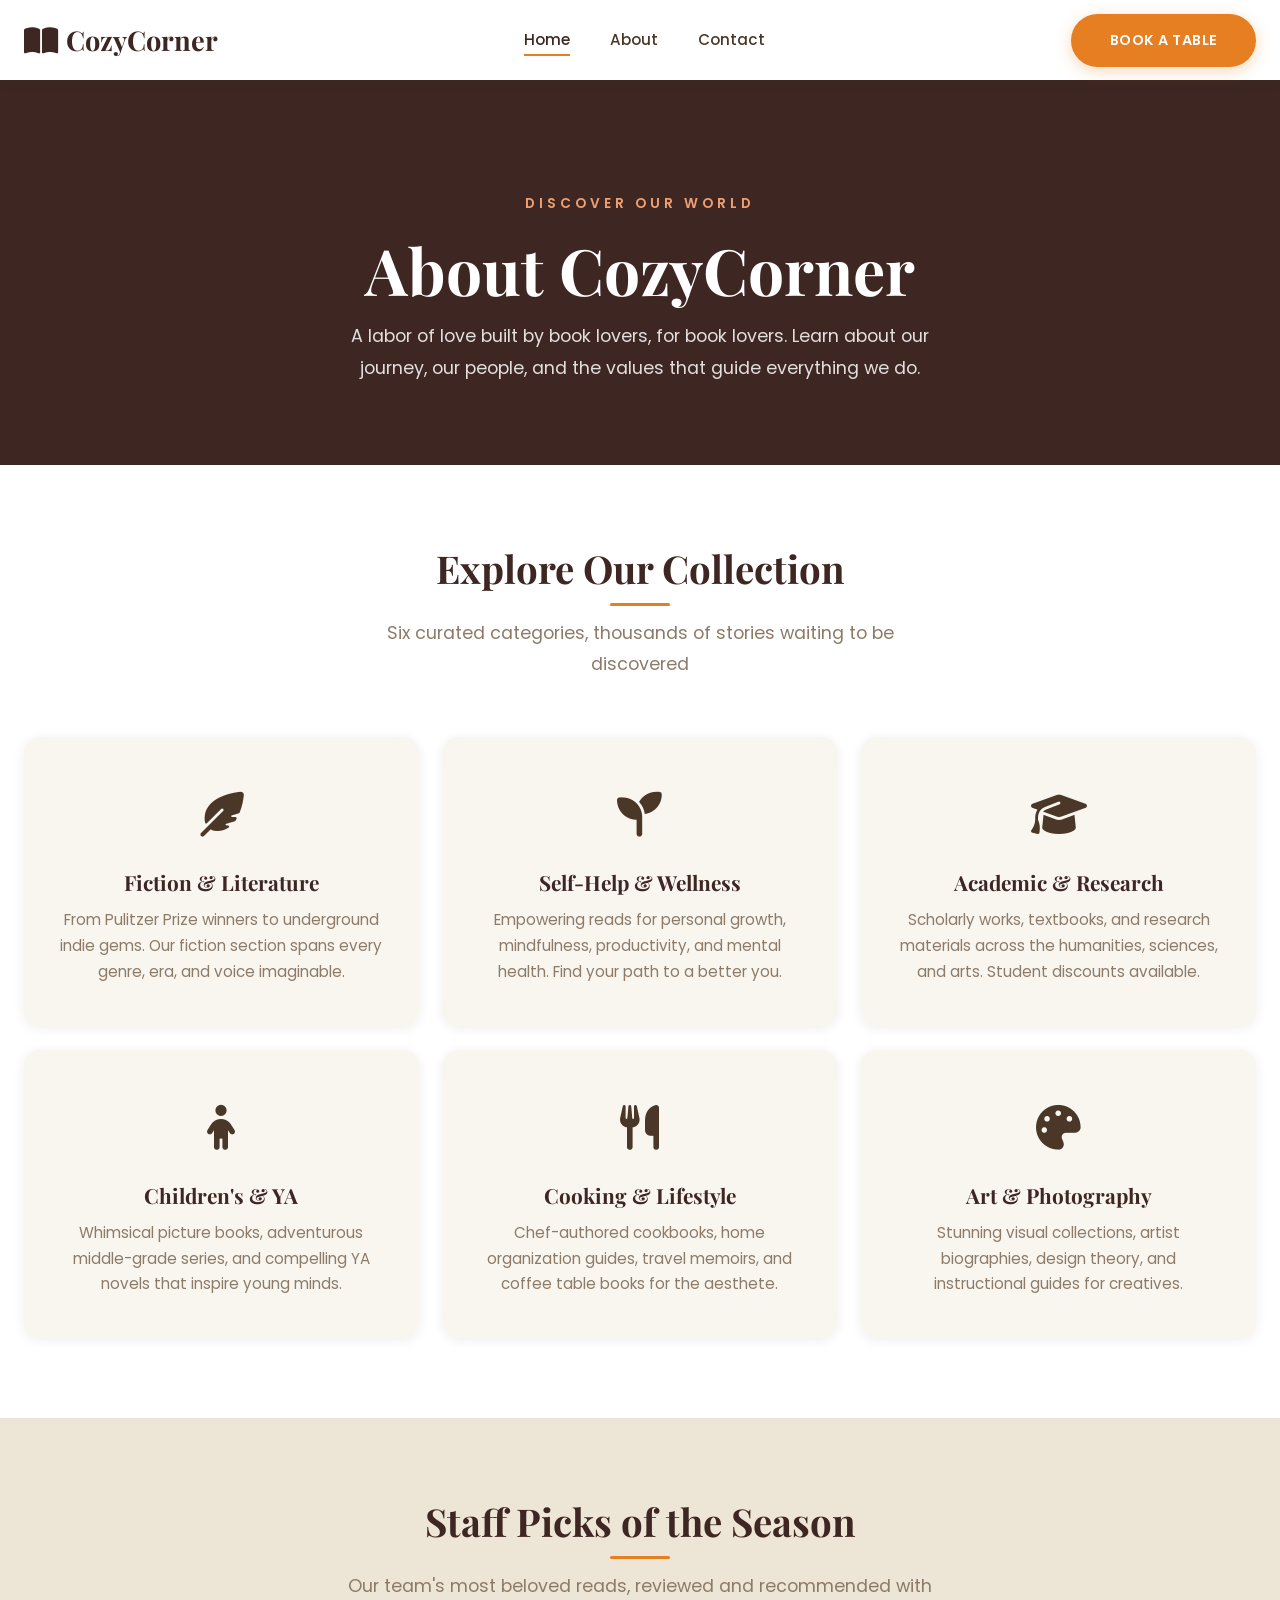
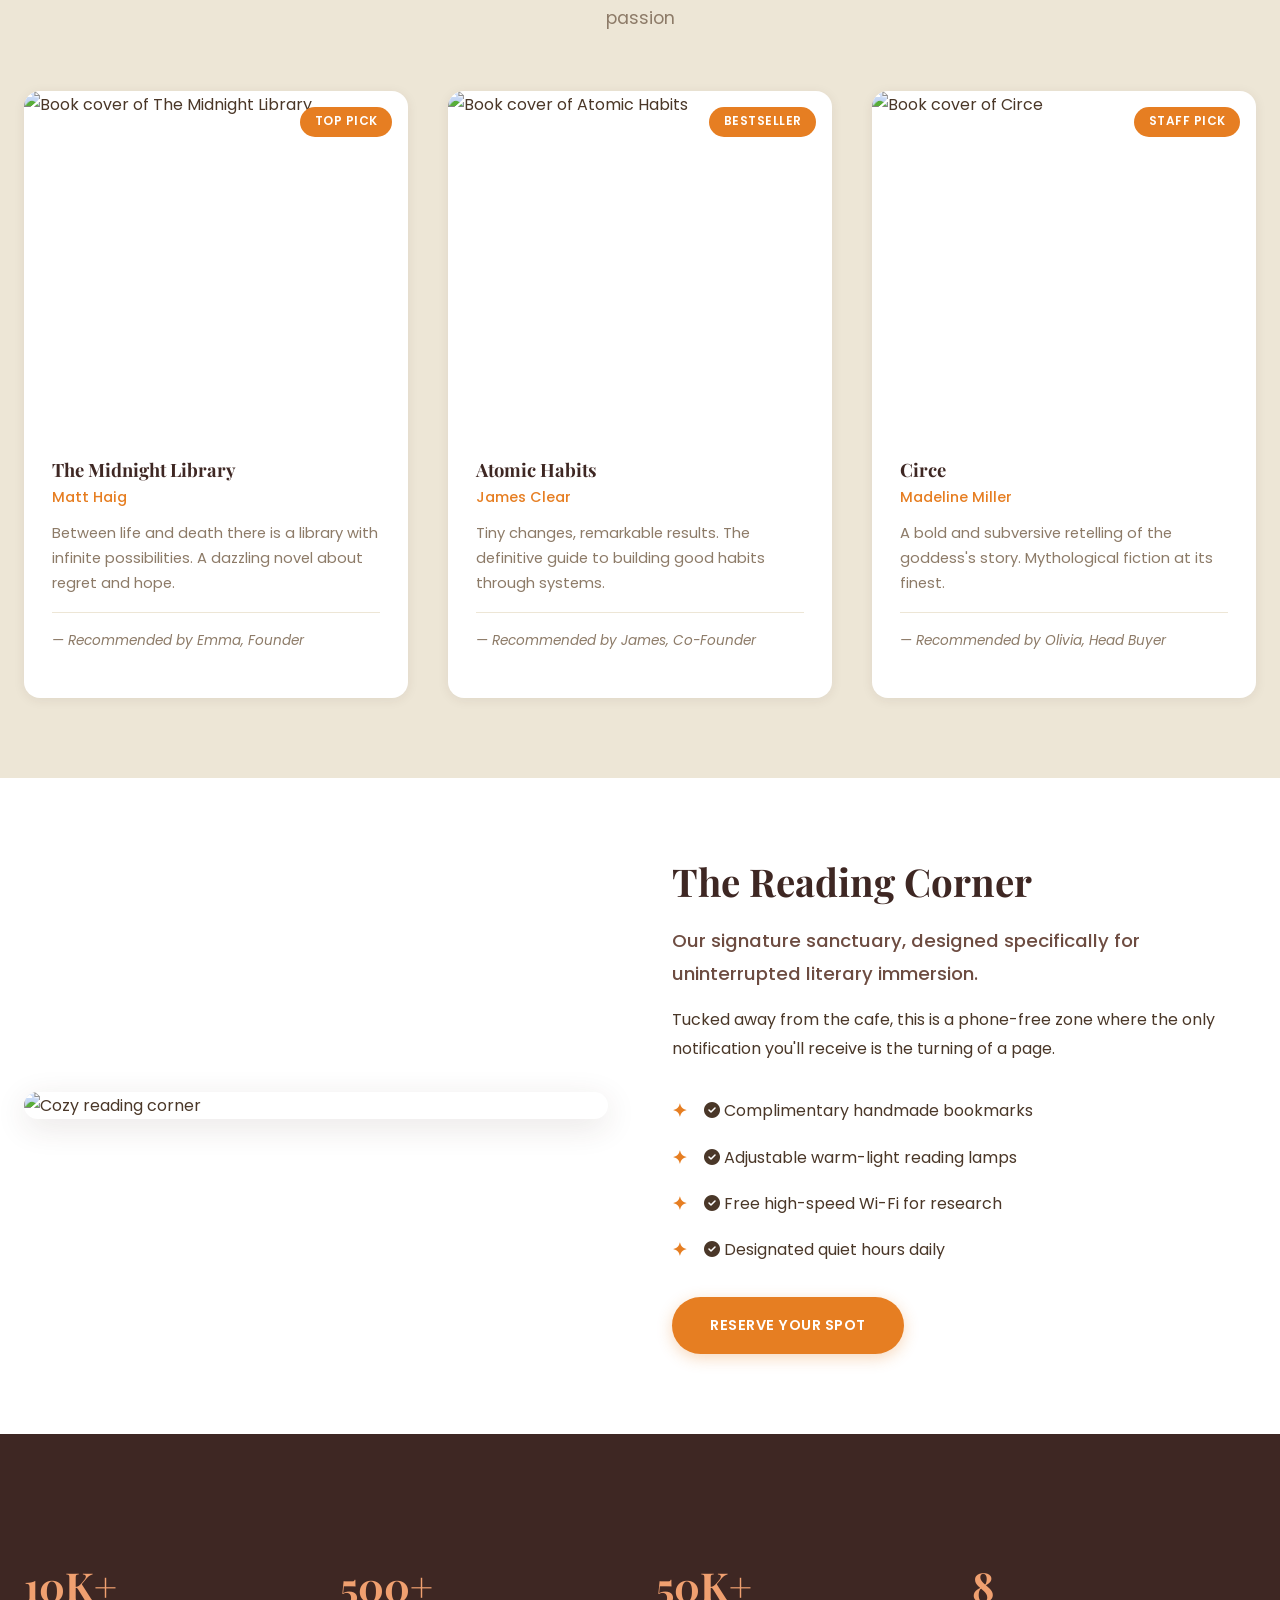
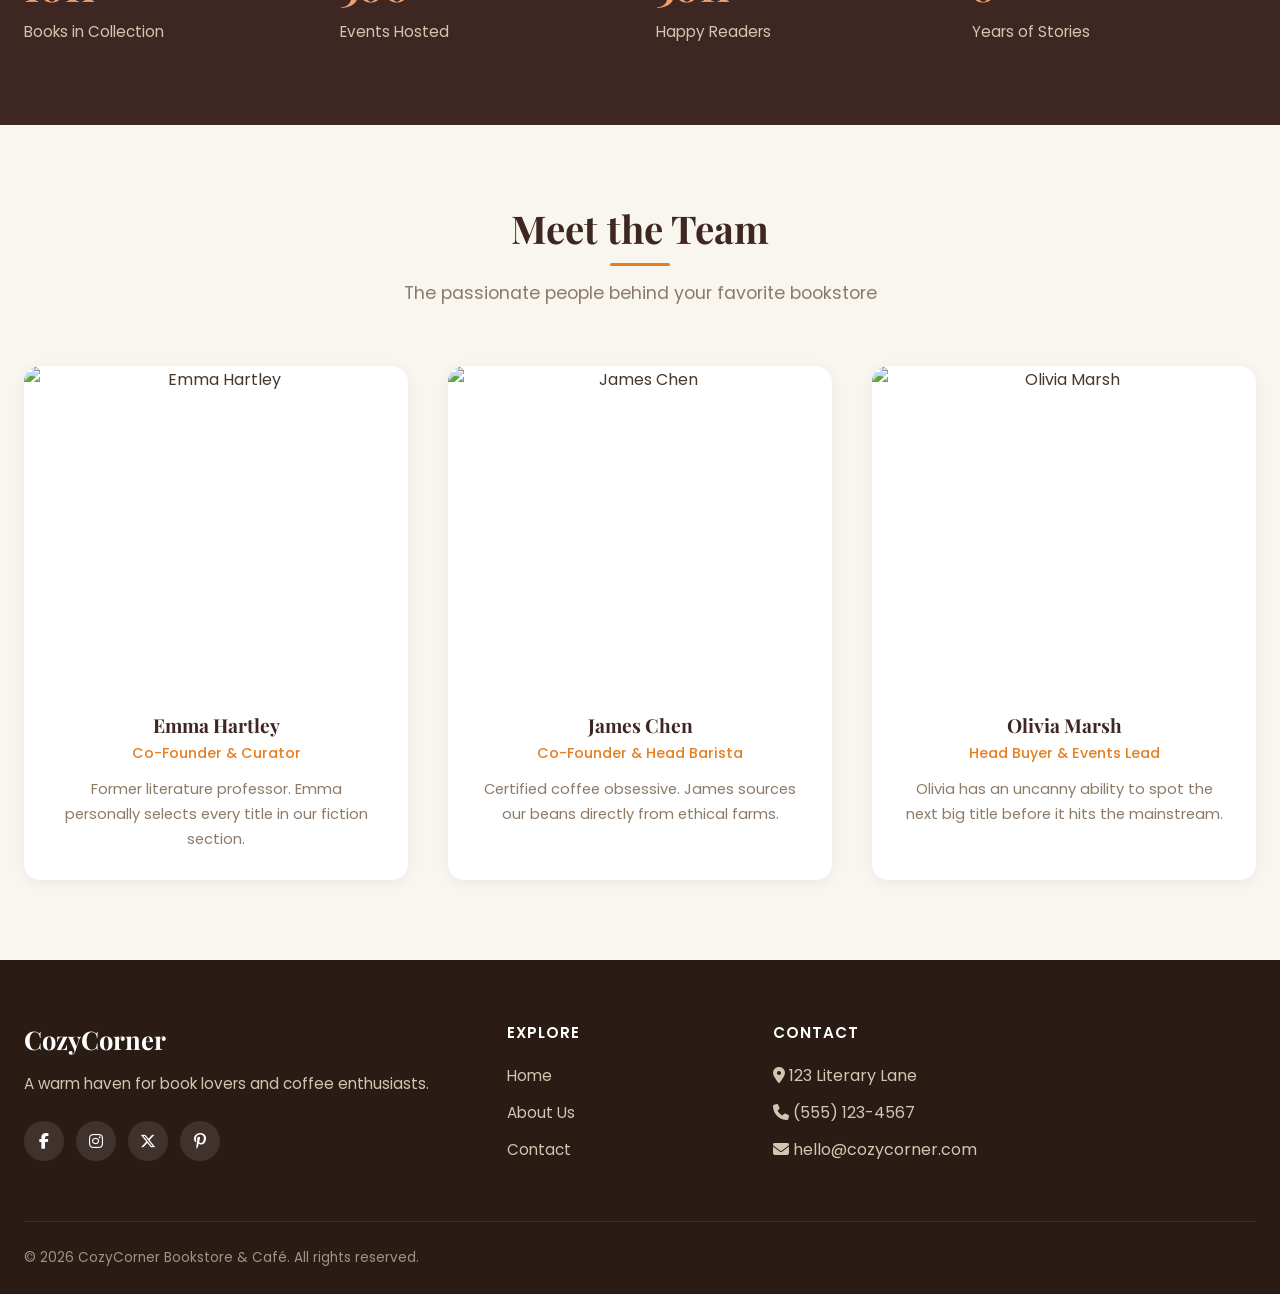
==== commit 322fecf2: "done!" ====
--- a/about.html
+++ b/about.html
@@ -21,24 +21,28 @@
 
 <body>
 
-    <header class="header">
-        <nav class="nav" aria-label="Main navigation">
-            <a href="index.html" class="logo">
-                <span class="logo-icon"><i class="fas fa-book-open"></i></span>
-                CozyCorner
-            </a>
-
-            <ul class="nav-links">
-                <li><a href="index.html">Home</a></li>
-                <li><a href="about.html" class="active">About</a></li>
-                <li><a href="contact.html">Contact</a></li>
-            </ul>
-
-            <button class="menu-toggle" aria-label="Toggle menu">
-                <i class="fas fa-bars"></i>
-            </button>
-        </nav>
-    </header>
+  <header class="header">
+    <nav class="nav" aria-label="Main navigation">
+      <a href="index.html" class="logo">
+        <span class="logo-icon"><i class="fas fa-book-open"></i></span>
+        CozyCorner
+      </a>
+
+      <ul class="nav-links">
+        <li><a href="index.html" class="active">Home</a></li>
+        <li><a href="about.html">About</a></li>
+        <li><a href="contact.html">Contact</a></li>
+      </ul>
+
+      <div class="nav-cta">
+        <button class="btn btn-primary btn-sm">Book a Table</button>
+      </div>
+
+      <button class="menu-toggle" aria-label="Toggle menu" aria-expanded="false">
+        <i class="fas fa-bars"></i>
+      </button>
+    </nav>
+  </header>
 
     <main>
         <section class="page-header" aria-label="About CozyCorner">
@@ -292,6 +296,67 @@
         </div>
     </footer>
 
+    
+    <script>
+        document.addEventListener('DOMContentLoaded', () => {
+            const menuToggle = document.querySelector('.menu-toggle');
+            const navLinks = document.querySelector('.nav-links');
+
+            if (!menuToggle || !navLinks) return;
+
+            menuToggle.addEventListener('click', () => {
+                const isExpanded = menuToggle.getAttribute('aria-expanded') === 'true';
+
+                navLinks.classList.toggle('nav-open');
+                menuToggle.setAttribute('aria-expanded', !isExpanded);
+
+                const icon = menuToggle.querySelector('i');
+                if (icon) {
+                    icon.classList.toggle('fa-bars');
+                    icon.classList.toggle('fa-times');
+                }
+            });
+
+            navLinks.querySelectorAll('a').forEach(link => {
+                link.addEventListener('click', () => {
+                    navLinks.classList.remove('nav-open');
+                    menuToggle.setAttribute('aria-expanded', 'false');
+                    const icon = menuToggle.querySelector('i');
+                    if (icon) {
+                        icon.classList.add('fa-bars');
+                        icon.classList.remove('fa-times');
+                    }
+                });
+            });
+
+            document.addEventListener('click', (e) => {
+                if (!menuToggle.contains(e.target) && !navLinks.contains(e.target)) {
+                    navLinks.classList.remove('nav-open');
+                    menuToggle.setAttribute('aria-expanded', 'false');
+                    const icon = menuToggle.querySelector('i');
+                    if (icon) {
+                        icon.classList.add('fa-bars');
+                        icon.classList.remove('fa-times');
+                    }
+                }
+            });
+        });
+
+
+        const links = document.querySelectorAll(".nav-links a");
+
+        links.forEach(link => {
+            link.addEventListener("click", function () {
+
+                // sab se active remove karo
+                links.forEach(l => l.classList.remove("active"));
+
+                // jis par click hua usko active do
+                this.classList.add("active");
+            });
+        });
+    </script>
+
 </body>
 
 </html>
--- a/style.css
+++ b/style.css
@@ -170,84 +170,61 @@
    /* ============================================
        HEADER & NAVIGATION
        ============================================ */
-   .header {
-       background: rgba(255, 255, 255, 0.95);
-       backdrop-filter: blur(10px);
-       box-shadow: var(--shadow-sm);
-       position: sticky;
-       top: 0;
-       z-index: 1000;
-       width: 100%;
-   }
-
-   .nav {
-       max-width: var(--max-width);
-       margin: 0 auto;
-       padding: 0 1.5rem;
-       display: flex;
-       justify-content: space-between;
-       align-items: center;
-       height: 80px;
-   }
-
-   .logo {
-       font-family: var(--font-heading);
-       font-size: 1.7rem;
-       font-weight: 700;
-       color: var(--brown-dark);
-       display: flex;
-       align-items: center;
-       gap: 0.5rem;
-   }
-
-   .logo-icon {
-       font-size: 1.9rem;
-   }
-
-   .nav-links {
-       display: flex;
-       list-style: none;
-       gap: 2.5rem;
-   }
-
-   .nav-links a {
-       font-weight: 500;
-       font-size: 0.95rem;
-       color: var(--text);
-       position: relative;
-       padding: 0.25rem 0;
-   }
-
-   /* Hover Effect 4: Link underline animation */
-   .nav-links a::after {
-       content: '';
-       position: absolute;
-       bottom: -2px;
-       left: 0;
-       width: 0;
-       height: 2px;
-       background: var(--orange);
-       transition: var(--transition);
-   }
-
-   .nav-links a:hover::after,
-   .nav-links a.active::after {
-       width: 100%;
-   }
-
-   .nav-links a:hover,
-   .nav-links a.active {
-       color: var(--brown-dark);
-   }
-
-   .menu-toggle {
-       display: none;
-       background: none;
-       border: none;
-       font-size: 1.5rem;
-       cursor: pointer;
-       color: var(--brown-dark);
-   }
+.menu-toggle {
+    display: none;
+    background: none;
+    border: none;
+    font-size: 1.5rem;
+    cursor: pointer;
+    color: var(--brown-dark);
+}
+
+/* Mobile styles */
+@media (max-width: 768px) {
+    .menu-toggle {
+        display: block;
+        background: #3d2622;
+        color: #fff;
+        border: none;
+        font-size: 1.5rem;
+        cursor: pointer;
+        width: 44px;
+        height: 44px;
+        border-radius: 8px;
+        display: flex;
+        align-items: center;
+        justify-content: center;
+    }
+
+    .nav-links {
+        position: absolute;
+        top: 100%;
+        left: 0;
+        right: 0;
+        text-align: center;
+        flex-direction: column;
+        background: #fff;
+        padding: 1rem;
+        box-shadow: 0 4px 6px rgba(0, 0, 0, 0.1);
+        display: none;
+        opacity: 0;
+        transform: translateY(-10px);
+        transition: opacity 0.3s ease, transform 0.3s ease;
+    }
+
+    .nav-links.nav-open {
+        display: flex;
+        opacity: 1;
+        transform: translateY(0);
+    }
+}
+
+/* Hide toggle on desktop */
+@media (min-width: 769px) {
+    .menu-toggle {
+        display: none;
+    }
+}
 
    /* ============================================
        HERO SECTION
